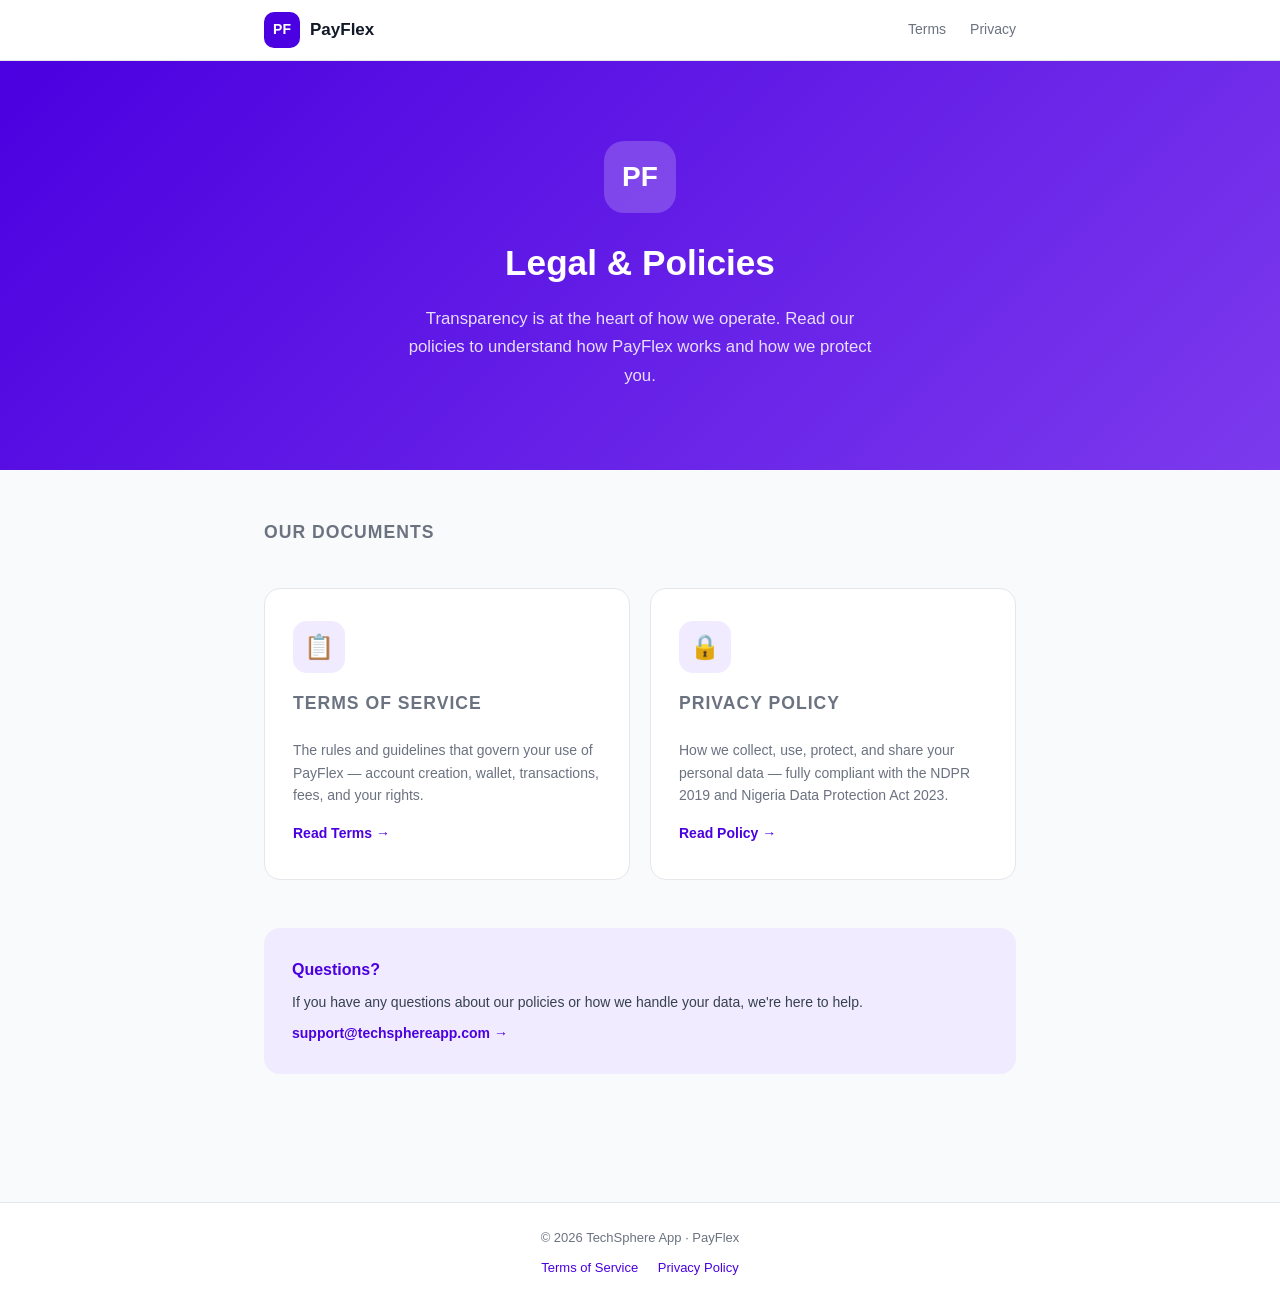
==== index.html @ f408e61a "feat: PayFlex legal site — Terms of Service and Privacy Policy Static HTML site with: - index.html: " ====
<!DOCTYPE html>
<html lang="en">
<head>
  <meta charset="UTF-8" />
  <meta name="viewport" content="width=device-width, initial-scale=1.0" />
  <title>Legal — PayFlex</title>
  <link rel="stylesheet" href="style.css" />
  <style>
    .index-hero {
      background: linear-gradient(135deg, #4a00e0 0%, #7c3aed 100%);
      color: white;
      padding: 80px 24px;
      text-align: center;
    }
    .index-hero .logo {
      width: 72px;
      height: 72px;
      background: rgba(255,255,255,.2);
      border-radius: 20px;
      display: flex;
      align-items: center;
      justify-content: center;
      font-size: 28px;
      font-weight: 800;
      margin: 0 auto 20px;
      backdrop-filter: blur(10px);
    }
    .index-hero h1 { font-size: 2.2rem; font-weight: 800; margin-bottom: 12px; }
    .index-hero p { opacity: .85; font-size: 1.05rem; max-width: 480px; margin: 0 auto; }
    .index-content {
      max-width: 800px;
      margin: 48px auto;
      padding: 0 24px 80px;
    }
    .index-content h2 {
      font-size: 1.1rem;
      font-weight: 700;
      color: #6b7280;
      text-transform: uppercase;
      letter-spacing: 1px;
      margin-bottom: 20px;
    }
  </style>
</head>
<body>

<nav>
  <div class="nav-inner">
    <a href="index.html" class="nav-logo">
      <div class="icon">PF</div>
      <span>PayFlex</span>
    </a>
    <div class="nav-links">
      <a href="terms.html">Terms</a>
      <a href="privacy.html">Privacy</a>
    </div>
  </div>
</nav>

<div class="index-hero">
  <div class="logo">PF</div>
  <h1>Legal & Policies</h1>
  <p>Transparency is at the heart of how we operate. Read our policies to understand how PayFlex works and how we protect you.</p>
</div>

<div class="index-content">
  <h2>Our Documents</h2>
  <div class="cards">
    <a href="terms.html" class="card">
      <div class="card-icon">📋</div>
      <h2>Terms of Service</h2>
      <p>The rules and guidelines that govern your use of PayFlex — account creation, wallet, transactions, fees, and your rights.</p>
      <span class="card-link">Read Terms →</span>
    </a>
    <a href="privacy.html" class="card">
      <div class="card-icon">🔒</div>
      <h2>Privacy Policy</h2>
      <p>How we collect, use, protect, and share your personal data — fully compliant with the NDPR 2019 and Nigeria Data Protection Act 2023.</p>
      <span class="card-link">Read Policy →</span>
    </a>
  </div>

  <div style="margin-top:48px; padding:28px; background:#f0ebff; border-radius:16px;">
    <h3 style="font-size:1rem; font-weight:700; color:#4a00e0; margin-bottom:8px;">Questions?</h3>
    <p style="color:#374151; font-size:14px; margin-bottom:4px;">
      If you have any questions about our policies or how we handle your data, we're here to help.
    </p>
    <a href="mailto:support@techsphereapp.com" style="color:#4a00e0; font-weight:600; font-size:14px; text-decoration:none;">
      support@techsphereapp.com →
    </a>
  </div>
</div>

<footer>
  <p>© 2026 TechSphere App · PayFlex</p>
  <p style="margin-top:8px;">
    <a href="terms.html">Terms of Service</a>
    <a href="privacy.html">Privacy Policy</a>
  </p>
</footer>

</body>
</html>
---- style.css ----
* { margin: 0; padding: 0; box-sizing: border-box; }

:root {
  --primary: #4a00e0;
  --primary-light: #f0ebff;
  --text: #111827;
  --muted: #6b7280;
  --border: #e5e7eb;
  --bg: #f9fafb;
  --white: #ffffff;
}

body {
  font-family: -apple-system, BlinkMacSystemFont, 'Segoe UI', Roboto, sans-serif;
  color: var(--text);
  background: var(--bg);
  line-height: 1.7;
  font-size: 16px;
}

/* ── Nav ─────────────────────────────────────── */
nav {
  background: var(--white);
  border-bottom: 1px solid var(--border);
  position: sticky;
  top: 0;
  z-index: 100;
}
.nav-inner {
  max-width: 800px;
  margin: 0 auto;
  padding: 0 24px;
  height: 60px;
  display: flex;
  align-items: center;
  justify-content: space-between;
}
.nav-logo {
  display: flex;
  align-items: center;
  gap: 10px;
  text-decoration: none;
}
.nav-logo .icon {
  width: 36px;
  height: 36px;
  background: var(--primary);
  border-radius: 10px;
  display: flex;
  align-items: center;
  justify-content: center;
  color: white;
  font-weight: 800;
  font-size: 14px;
}
.nav-logo span {
  font-weight: 700;
  color: var(--text);
  font-size: 17px;
}
.nav-links {
  display: flex;
  gap: 24px;
}
.nav-links a {
  text-decoration: none;
  color: var(--muted);
  font-size: 14px;
  font-weight: 500;
  transition: color .15s;
}
.nav-links a:hover, .nav-links a.active { color: var(--primary); }

/* ── Hero ─────────────────────────────────────── */
.hero {
  background: linear-gradient(135deg, var(--primary) 0%, #7c3aed 100%);
  color: white;
  padding: 60px 24px;
  text-align: center;
}
.hero h1 { font-size: 2rem; font-weight: 800; margin-bottom: 10px; }
.hero p { opacity: .85; font-size: 1rem; max-width: 500px; margin: 0 auto; }
.hero .meta {
  margin-top: 16px;
  font-size: 13px;
  opacity: .7;
}

/* ── Content ─────────────────────────────────── */
.content {
  max-width: 800px;
  margin: 48px auto;
  padding: 0 24px 80px;
}

/* TOC */
.toc {
  background: var(--primary-light);
  border-left: 4px solid var(--primary);
  border-radius: 0 12px 12px 0;
  padding: 20px 24px;
  margin-bottom: 40px;
}
.toc h3 { font-size: 14px; font-weight: 700; color: var(--primary); margin-bottom: 10px; letter-spacing: .5px; text-transform: uppercase; }
.toc ol { padding-left: 20px; }
.toc li { margin-bottom: 4px; }
.toc a { color: var(--primary); text-decoration: none; font-size: 14px; }
.toc a:hover { text-decoration: underline; }

/* Sections */
.section { margin-bottom: 48px; }
.section h2 {
  font-size: 1.25rem;
  font-weight: 700;
  color: var(--text);
  margin-bottom: 16px;
  padding-bottom: 10px;
  border-bottom: 2px solid var(--primary-light);
  scroll-margin-top: 80px;
}
.section h3 {
  font-size: 1rem;
  font-weight: 700;
  color: var(--text);
  margin: 20px 0 8px;
}
.section p { color: #374151; margin-bottom: 12px; }
.section ul, .section ol {
  padding-left: 24px;
  margin-bottom: 12px;
}
.section li { color: #374151; margin-bottom: 6px; }

/* Highlight box */
.highlight {
  background: #fefce8;
  border: 1px solid #fde047;
  border-radius: 10px;
  padding: 16px 20px;
  margin: 16px 0;
  font-size: 14px;
  color: #713f12;
}
.highlight strong { display: block; margin-bottom: 4px; }

/* Contact box */
.contact-box {
  background: var(--primary-light);
  border-radius: 14px;
  padding: 24px;
  margin-top: 16px;
}
.contact-box p { margin-bottom: 8px; color: #374151; }
.contact-box a { color: var(--primary); font-weight: 600; text-decoration: none; }

/* ── Footer ──────────────────────────────────── */
footer {
  background: var(--white);
  border-top: 1px solid var(--border);
  text-align: center;
  padding: 24px;
  font-size: 13px;
  color: var(--muted);
}
footer a { color: var(--primary); text-decoration: none; margin: 0 8px; }

/* ── Index cards ─────────────────────────────── */
.cards {
  display: grid;
  grid-template-columns: repeat(auto-fit, minmax(280px, 1fr));
  gap: 20px;
  margin-top: 40px;
}
.card {
  background: var(--white);
  border: 1px solid var(--border);
  border-radius: 16px;
  padding: 32px 28px;
  text-decoration: none;
  color: var(--text);
  transition: box-shadow .2s, transform .2s;
}
.card:hover { box-shadow: 0 8px 24px rgba(74,0,224,.12); transform: translateY(-2px); }
.card .card-icon {
  width: 52px;
  height: 52px;
  background: var(--primary-light);
  border-radius: 14px;
  display: flex;
  align-items: center;
  justify-content: center;
  font-size: 24px;
  margin-bottom: 16px;
}
.card h2 { font-size: 1.15rem; margin-bottom: 8px; }
.card p { color: var(--muted); font-size: 14px; line-height: 1.6; }
.card .card-link {
  display: inline-block;
  margin-top: 16px;
  color: var(--primary);
  font-size: 14px;
  font-weight: 600;
}

@media (max-width: 600px) {
  .hero h1 { font-size: 1.5rem; }
  .content { padding: 0 16px 60px; }
  .nav-links { gap: 16px; }
}
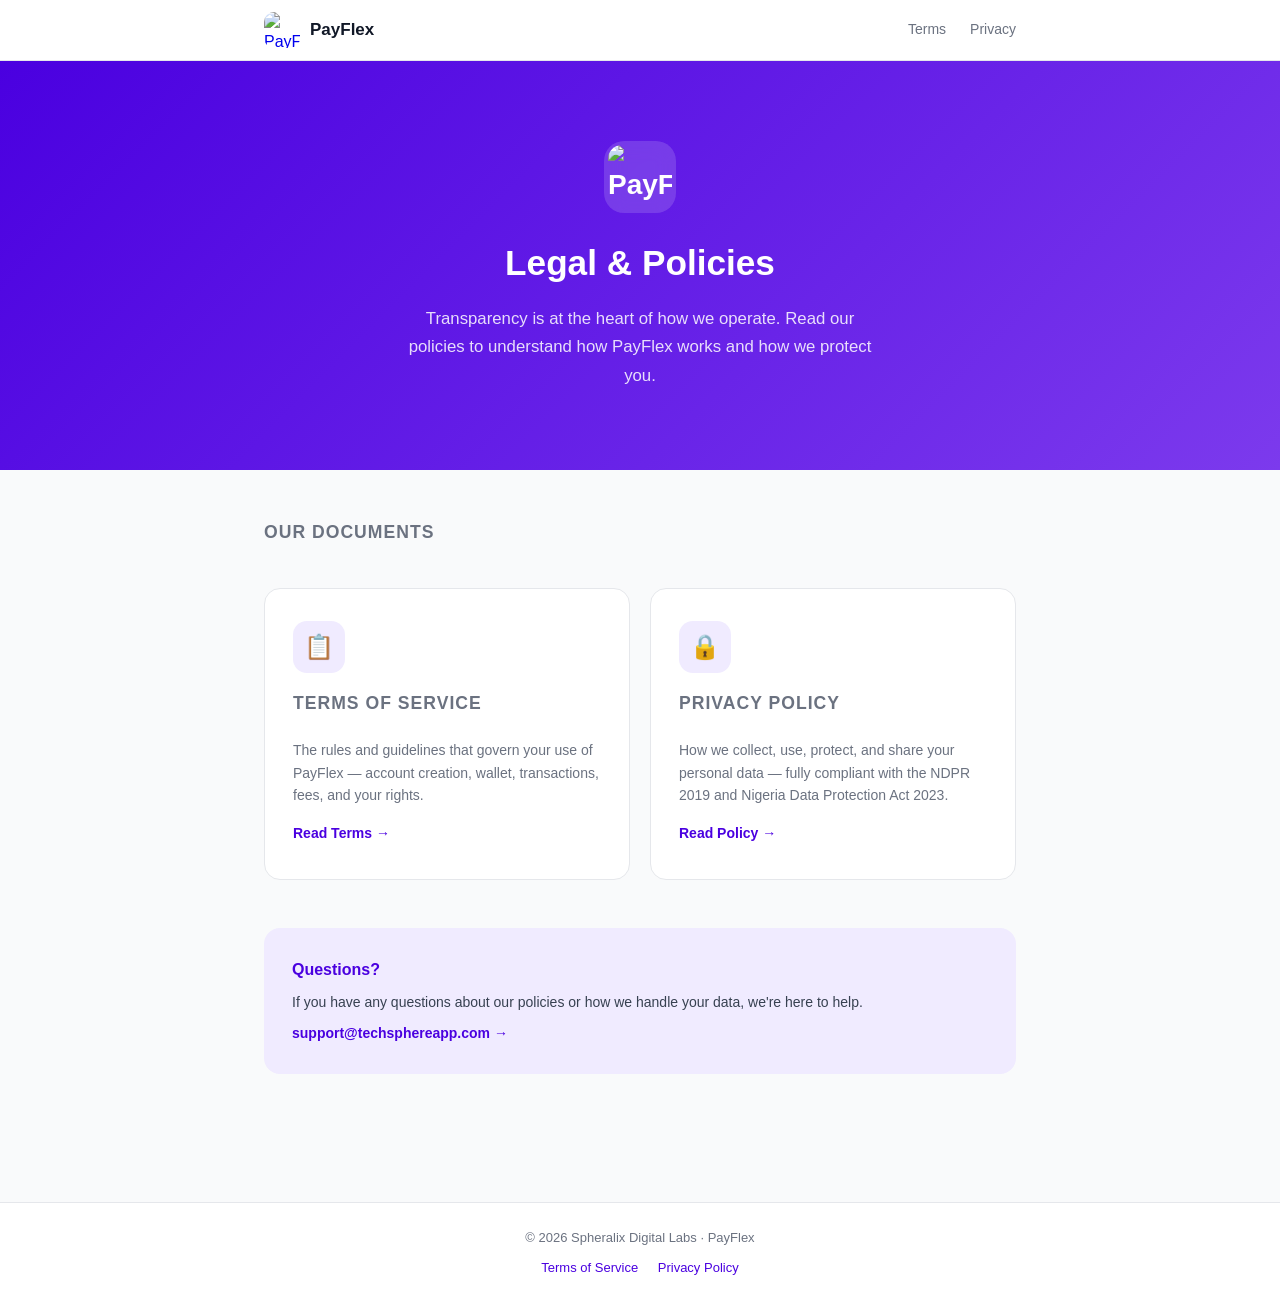
==== commit 96ef3f2c: "fix: rebrand to Spheralix Digital Labs, add website URL, use app icon as logo - Replace all 'TechSph" ====
--- a/index.html
+++ b/index.html
@@ -47,7 +47,7 @@
 <nav>
   <div class="nav-inner">
     <a href="index.html" class="nav-logo">
-      <div class="icon">PF</div>
+      <div class="icon"><img src="logo.jpg" alt="PayFlex" /></div>
       <span>PayFlex</span>
     </a>
     <div class="nav-links">
@@ -58,7 +58,7 @@
 </nav>
 
 <div class="index-hero">
-  <div class="logo">PF</div>
+  <div class="logo" style="background:rgba(255,255,255,.15);padding:4px;"><img src="logo.jpg" alt="PayFlex" style="width:100%;height:100%;object-fit:cover;border-radius:14px;" /></div>
   <h1>Legal & Policies</h1>
   <p>Transparency is at the heart of how we operate. Read our policies to understand how PayFlex works and how we protect you.</p>
 </div>
@@ -92,7 +92,7 @@
 </div>
 
 <footer>
-  <p>© 2026 TechSphere App · PayFlex</p>
+  <p>© 2026 Spheralix Digital Labs · PayFlex</p>
   <p style="margin-top:8px;">
     <a href="terms.html">Terms of Service</a>
     <a href="privacy.html">Privacy Policy</a>
--- a/style.css
+++ b/style.css
@@ -44,14 +44,14 @@
 .nav-logo .icon {
   width: 36px;
   height: 36px;
-  background: var(--primary);
   border-radius: 10px;
-  display: flex;
-  align-items: center;
-  justify-content: center;
-  color: white;
-  font-weight: 800;
-  font-size: 14px;
+  overflow: hidden;
+  flex-shrink: 0;
+}
+.nav-logo .icon img {
+  width: 100%;
+  height: 100%;
+  object-fit: cover;
 }
 .nav-logo span {
   font-weight: 700;
